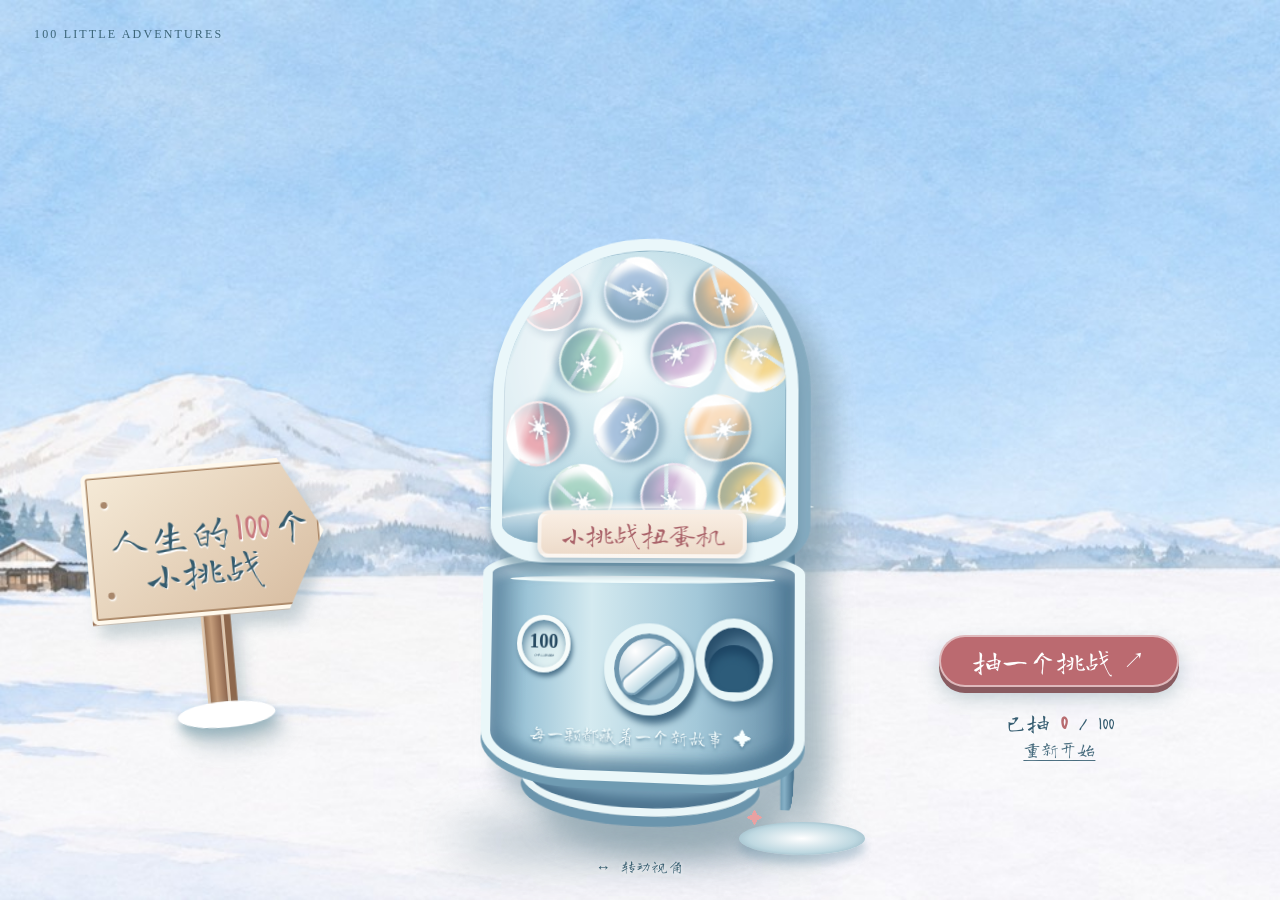
==== life-challenges/index.html @ de4dc50f "Add snowy life challenges gacha page" ====
<!doctype html>
<html lang="zh-CN">
<head>
  <meta charset="utf-8">
  <meta name="viewport" content="width=device-width, initial-scale=1">
  <meta name="theme-color" content="#b4d4e8">
  <meta name="description" content="从一百件人生小挑战中，抽取今天的勇气。">
  <title>人生的 100 个小挑战 · 雪日扭蛋机</title>
  <link rel="preconnect" href="https://fonts.googleapis.com">
  <link rel="preconnect" href="https://fonts.gstatic.com" crossorigin>
  <link href="https://fonts.googleapis.com/css2?family=Ma+Shan+Zheng&family=Noto+Sans+SC:wght@400;500;600;700&display=swap" rel="stylesheet">
  <link rel="stylesheet" href="style.css">
  <link rel="stylesheet" href="redesign.css">
  <link rel="stylesheet" href="minimal.css">
</head>
<body>
  <div class="scene" id="scene">
    <div class="sky-glow"></div><div class="moon"></div><div class="snowfall" id="snowfall" aria-hidden="true"></div>
    <div class="mountains" aria-hidden="true"><i></i><i></i><i></i></div>
    <div class="town" aria-hidden="true"><div class="house h1"><b></b></div><div class="house h2"><b></b></div><div class="house h3"><b></b></div><div class="tree t1"></div><div class="tree t2"></div><div class="tree t3"></div></div>
    <div class="ground" aria-hidden="true"></div><div class="snow-decor" aria-hidden="true"><div class="snowman"><i></i><b></b></div><div class="fir fir-a"></div><div class="fir fir-b"></div><div class="fir fir-c"></div><div class="gift gift-a"></div><div class="gift gift-b"></div><div class="stars">✳ &nbsp; ✦ &nbsp; ✳</div></div>
    <header class="site-header"><span class="eyebrow">100 LITTLE ADVENTURES</span></header>
    <main class="main">
      <div class="intro"><div class="signpost"><div class="sign-arrow"><h1>人生的<span>100</span>个<br>小挑战</h1></div><div class="sign-pole"></div><div class="sign-base"></div></div></div>
      <div class="machine-area">
        <div class="machine-shadow"></div>
        <div class="machine-tilt" id="machineTilt" aria-label="立体扭蛋机">
          <div class="machine-side"></div><div class="machine-top"></div>
          <div class="machine-face">
            <div class="machine-sign"><small>SNOW DAY GACHA</small><strong>小挑战扭蛋机</strong><span>✦ 100 LITTLE WISHES ✦</span></div>
            <div class="glass"><div class="glass-back"></div><div class="capsules" id="capsules" aria-hidden="true"></div><div class="glass-glare"></div><div class="dome-rim"></div></div>
            <div class="machine-body"><span class="metal-line"></span><div class="coin"><span>100</span><small>CHALLENGES</small></div><div class="lever" id="lever"><i></i></div><div class="chute"><div class="chute-inner"></div></div><div class="body-label">每一颗都藏着一个新故事 ✦</div></div>
            <div class="machine-foot"></div>
          </div>
        </div>
        <div class="tray"><span>✦</span><i></i></div>
        <div class="machine-hint">↔ 转动视角</div>
      </div>
      <div class="action-panel"><button id="drawBtn" class="draw-button" type="button"><span>抽一个挑战</span><b>↗</b></button><div class="progress">已抽 <strong id="drawCount">0</strong> / 100</div><button id="resetBtn" class="text-button" type="button">重新开始</button></div>
    </main>
  </div>
  <div class="result-overlay" id="resultOverlay" hidden><div class="result-backdrop"></div><div class="result-stage" role="dialog" aria-modal="true" aria-labelledby="resultTitle"><button id="closeResult" class="close-button" type="button" aria-label="关闭">×</button><div class="result-heading" id="resultTitle">你的今日挑战来了 ✦</div><div class="result-capsule" id="resultCapsule"><div class="capsule-top"></div><div class="capsule-bottom"></div><div class="capsule-star">✦</div></div><div class="paper" id="paper"><div class="paper-top">A LITTLE ADVENTURE FOR YOU</div><div class="paper-number" id="paperNumber">NO. 001</div><div class="paper-text" id="paperText"></div><div class="paper-bottom">愿你在平凡的一天里，遇见一点惊喜。 ✳</div></div><button id="againBtn" class="again-button" type="button">再抽一个 ↗</button></div></div>
  <script type="module" src="script.js"></script>
</body>
</html>
---- life-challenges/style.css ----
:root{--blue:#9dc7df;--deep:#436b88;--ink:#24475f;--cream:#fff9ed;--pink:#efb8b4}*{box-sizing:border-box}html,body{margin:0;min-height:100%;font-family:'Noto Sans SC',sans-serif;color:var(--ink)}button{font:inherit;cursor:pointer}button:focus-visible{outline:3px solid #ed8d8b;outline-offset:4px}[hidden]{display:none!important}.scene{position:relative;min-height:100svh;overflow:hidden;background:linear-gradient(#8fbcd7 0%,#cde6ef 51%,#f3f4ee 77%,#e9f3f5 100%)}.sky-glow{position:absolute;width:80vw;height:65vh;left:10%;top:8%;background:radial-gradient(ellipse,#fff9 0%,#fff0 65%);pointer-events:none}.moon{position:absolute;right:12%;top:9%;width:55px;height:55px;border-radius:50%;background:#fffbe9;box-shadow:0 0 24px 12px #fffbe788,0 0 80px 25px #fff8}.mountains{position:absolute;inset:31% 0 auto;height:280px;overflow:hidden}.mountains i{position:absolute;bottom:0;width:65%;height:100%;background:linear-gradient(130deg,#fff,#b9d8e4);clip-path:polygon(0 100%,35% 20%,44% 45%,62% 4%,100% 100%);filter:drop-shadow(0 10px 10px #81aab9)}.mountains i:nth-child(1){left:-12%;transform:scale(.75);transform-origin:bottom}.mountains i:nth-child(2){left:28%;opacity:.9}.mountains i:nth-child(3){right:-20%;transform:scale(.8);transform-origin:bottom}.ground{position:absolute;left:-10%;right:-10%;bottom:-80px;height:35%;background:radial-gradient(ellipse at 70% 0,#fff 0%,#eff9fb 35%,#cfe3e9 100%);border-radius:50% 50% 0 0;box-shadow:0 -12px 45px #fff9}.town{position:absolute;left:0;right:0;bottom:16%;height:200px;opacity:.78}.house{position:absolute;bottom:0;width:95px;height:94px;background:#d5e9ed;border:6px solid #f8ffff;border-radius:6px;box-shadow:inset 0 0 18px #8caabb,7px 8px 13px #66899b55}.house:before{content:'';position:absolute;left:-15px;right:-15px;top:-35px;border-left:62px solid transparent;border-right:62px solid transparent;border-bottom:36px solid #e7f6f8;filter:drop-shadow(0 -5px 2px white)}.house b{position:absolute;left:28px;top:23px;width:30px;height:34px;background:#ffdca2;box-shadow:0 0 20px 7px #ffeac28a;border:4px solid #9ab6c0}.h1{left:5%;transform:scale(.7)}.h2{left:19%;transform:scale(.46)}.h3{right:6%;transform:scale(.86)}.tree{position:absolute;bottom:0;width:12px;height:90px;background:#809eaa}.tree:before,.tree:after{content:'';position:absolute;left:-30px;bottom:20px;width:70px;height:75px;background:#e4f4f5;clip-path:polygon(50% 0,100% 100%,0 100%);filter:drop-shadow(0 3px 2px #8db2bd)}.tree:after{bottom:54px;transform:scale(.75)}.t1{left:13%}.t2{right:19%;transform:scale(.8)}.t3{right:2%;transform:scale(.5)}.snowfall{position:absolute;inset:0;pointer-events:none;z-index:5}.flake{position:absolute;top:-20px;width:var(--s);height:var(--s);border-radius:50%;background:#fff;opacity:var(--o);filter:blur(var(--blur));animation:snow var(--d) linear infinite;animation-delay:var(--delay)}@keyframes snow{to{transform:translate(var(--drift),110vh)}}.site-header{position:relative;z-index:6;display:flex;justify-content:space-between;padding:26px clamp(22px,4vw,70px);font-size:11px;letter-spacing:.17em;color:#46657b}.main{position:relative;z-index:4;display:grid;grid-template-columns:minmax(280px,1fr) minmax(330px,510px) minmax(250px,1fr);align-items:center;gap:clamp(14px,2vw,42px);max-width:1600px;min-height:calc(100svh - 110px);margin:auto;padding:0 clamp(22px,4vw,70px) 55px}.intro{align-self:center;margin-top:-70px}.intro-tag{display:inline-block;border:1px solid #7095a9;border-radius:30px;padding:8px 15px;background:#fffa;font-size:11px;letter-spacing:.08em}.intro h1{font-family:'Ma Shan Zheng',serif;font-weight:400;font-size:clamp(50px,6vw,93px);line-height:1.15;margin:20px 0;color:#255574;text-shadow:2px 3px #fff}.intro h1 span{color:#da777a;font-family:Georgia,serif;font-style:italic;font-size:1.07em;padding:0 .08em}.intro p{line-height:2;color:#526e7b;font-size:14px}.progress{display:inline-block;margin-top:28px;padding:11px 16px;background:#fffb;border:1px solid #d9e5e7;border-radius:7px;font-size:12px;box-shadow:0 8px 24px #79a4b329}.progress strong{font-size:20px;color:#d27173}.machine-area{position:relative;height:min(700px,75svh);min-height:540px;display:flex;align-items:center;justify-content:center;perspective:1100px}.machine-shadow{position:absolute;bottom:15px;width:72%;height:50px;background:#4f78935c;filter:blur(25px);border-radius:50%}.machine-tilt{position:relative;width:350px;height:600px;transform-style:preserve-3d;transform:rotateY(-9deg) rotateX(2deg);transition:transform .2s ease-out;filter:drop-shadow(20px 24px 15px #5681997a)}.machine-face{position:absolute;inset:0;transform:translateZ(25px);transform-style:preserve-3d}.machine-side{position:absolute;top:30px;bottom:14px;right:-48px;width:75px;background:linear-gradient(90deg,#6f9bb7,#a9d0e4 45%,#668eaa);transform:rotateY(90deg) translateX(25px);transform-origin:left;clip-path:polygon(0 0,100% 3%,100% 97%,0 100%);border-radius:8px}.machine-top{position:absolute;top:0;left:16px;width:330px;height:65px;background:#d8f0f5;transform:rotateX(90deg) translateY(-27px);transform-origin:top;border-radius:25px}.machine-sign{position:absolute;top:0;left:7%;width:86%;height:103px;text-align:center;background:linear-gradient(130deg,#e7f7fb,#b3d7e9 50%,#89bbd8);border:8px solid #e9f8fa;border-radius:25px 25px 12px 12px;box-shadow:0 7px 12px #5c8ca4a6,inset 0 0 0 2px #83aac3;z-index:3;display:flex;flex-direction:column;align-items:center;justify-content:center}.machine-sign small,.machine-sign span{font-size:9px;letter-spacing:.23em;color:#557c94}.machine-sign strong{font-family:'Ma Shan Zheng',serif;color:#2d6582;font-size:31px;font-weight:400;line-height:1.2}.glass{position:absolute;top:88px;left:7%;width:86%;height:307px;border:13px solid #c2dce9;border-radius:20px 20px 12px 12px;background:linear-gradient(115deg,#f5ffff6b,#76aacc36 52%,#d9f0f5a3);box-shadow:inset 0 0 0 6px #ffffffaf,inset 0 0 35px #4b86a1aa,0 7px 9px #5b8499a1;overflow:hidden;z-index:2;transform:translateZ(10px)}.glass-back{position:absolute;inset:9px;background:radial-gradient(circle at 50% 30%,#e7f6fc,#a8cee2 80%);border-radius:8px}.glass-glare{position:absolute;inset:0;background:linear-gradient(120deg,#fff9 0 9%,transparent 10% 37%,#fff5 40% 45%,transparent 48%);pointer-events:none}.capsules{position:absolute;inset:0;transform-style:preserve-3d}.mini-capsule{position:absolute;width:68px;height:68px;border-radius:50%;background:linear-gradient(160deg,#fff 0 22%,var(--c) 23% 56%,#fff9 57% 61%,var(--c) 62%);border:2px solid #fff9;box-shadow:inset -8px -9px 12px #4f7c9973,inset 7px 6px 9px #fff9,3px 6px 6px #5c8ba27d;transform:translate3d(0,0,var(--z)) rotate(var(--r));transition:transform .5s}.mini-capsule:after{content:'✦';position:absolute;left:23px;top:19px;color:#fff8;font-size:20px;text-shadow:0 1px 4px #6b8aa1}.machine-tilt.mixing .mini-capsule{animation:mix .65s ease-in-out infinite alternate;animation-delay:var(--delay)}@keyframes mix{0%{transform:translate3d(-13px,12px,var(--z)) rotate(-35deg) scale(.95)}50%{transform:translate3d(20px,-25px,var(--z)) rotate(75deg) scale(1.04)}100%{transform:translate3d(-18px,-7px,var(--z)) rotate(165deg)}}.machine-body{position:absolute;left:3%;right:3%;top:388px;height:192px;border-radius:16px 16px 28px 28px;background:linear-gradient(100deg,#7eacc9,#c6e3ed 22%,#a4cce1 62%,#608db0);border:9px solid #e0f2f5;box-shadow:inset 0 4px 8px #fff,inset 0 -12px 15px #4e7899a3,0 9px 0 #6389a2;z-index:3}.metal-line{position:absolute;left:8%;right:8%;top:8px;height:2px;background:#f5ffff}.coin{position:absolute;left:30px;top:37px;width:60px;height:66px;background:#cce7f0;border:6px solid #e8f8fa;border-radius:8px;box-shadow:inset 0 5px 8px #79a4bd;display:grid;place-content:center;text-align:center}.coin span{font-family:Georgia,serif;font-weight:bold;font-size:18px}.coin small{font-size:6px}.lever{position:absolute;left:129px;top:47px;width:82px;height:82px;border-radius:50%;background:linear-gradient(135deg,#f6ffff,#9cbbce);border:8px solid #d4eaf2;box-shadow:inset 0 0 0 6px #79a3be,2px 6px 8px #47748d88;display:grid;place-items:center}.lever i{width:55px;height:16px;border-radius:10px;background:linear-gradient(#fff,#b3d2df);border:2px solid #7da3ba;box-shadow:0 4px 4px #537b95;transform:rotate(-40deg)}.machine-tilt.mixing .lever i{animation:turn .8s ease-in-out 2}@keyframes turn{to{transform:rotate(320deg)}}.chute{position:absolute;right:28px;top:36px;width:78px;height:76px;border:8px solid #dceef3;border-radius:50%;background:#527e9b;box-shadow:inset 7px 10px 14px #254f70,0 3px 7px #557f93}.chute-inner{position:absolute;inset:17px 4px 0;background:#2d5c7a;border-radius:50% 50% 40% 40%;box-shadow:inset 0 8px 8px #1d4564}.body-label{position:absolute;bottom:12px;left:0;right:0;text-align:center;font-size:10px;letter-spacing:.13em;color:#eaffff}.machine-foot{position:absolute;bottom:3px;left:13%;width:74%;height:34px;border-radius:0 0 24px 24px;background:linear-gradient(#86b5cf,#5c8da9);border:7px solid #dbf0f4;box-shadow:0 8px 0 #709bb1}.tray{position:absolute;bottom:0;right:9%;width:124px;height:32px;border-radius:50%;background:radial-gradient(ellipse,#f9ffff,#afcfdb 70%,#6f9db8);box-shadow:0 9px 10px #638ba163}.tray span{position:absolute;left:8px;top:-12px;color:#e9a1a2}.machine-hint{position:absolute;bottom:-19px;left:0;right:0;text-align:center;font-size:10px;color:#618294;letter-spacing:.06em}.dispensed{position:absolute;z-index:7;left:50%;top:53%;width:72px;height:72px;border-radius:50%;background:linear-gradient(150deg,#fff 0 35%,#e2a8a8 36% 58%,#fff 59% 62%,#d9878e 63%);border:3px solid #fff;box-shadow:inset -9px -8px 12px #945f7488,4px 10px 12px #597f9788;animation:drop 1.1s cubic-bezier(.28,.8,.31,1) forwards}@keyframes drop{0%{transform:translate(-30px,-130px) scale(.4);opacity:0}22%{opacity:1}55%{transform:translate(78px,127px) rotate(130deg) scale(1)}73%{transform:translate(112px,190px) rotate(260deg) scale(.93)}86%{transform:translate(116px,158px) rotate(330deg) scale(.93)}100%{transform:translate(117px,185px) rotate(390deg) scale(.93)}}.action-panel{align-self:center;margin-top:90px;background:#fffaf0de;border:1px solid #fff;border-radius:15px;padding:31px 26px;box-shadow:0 18px 40px #6f9cac4d;backdrop-filter:blur(9px)}.panel-number{font-family:Georgia,serif;color:#d37f81;letter-spacing:.17em;font-size:12px}.panel-title{font-family:'Ma Shan Zheng',serif;font-size:30px;color:#2e5f7e;margin:16px 0}.action-panel p{font-size:12px;line-height:1.8;color:#637e89}.draw-button{margin-top:22px;width:100%;display:flex;align-items:center;justify-content:space-between;background:#d77278;color:white;border:0;border-radius:6px;padding:15px 19px;box-shadow:0 6px 0 #a95d68,0 11px 18px #bc77776b;transition:transform .15s}.draw-button:hover{transform:translateY(-3px)}.draw-button:disabled{opacity:.7;cursor:wait}.draw-button b{font-size:22px;font-weight:400}.text-button{display:block;margin:22px auto 0;background:none;border:0;color:#658699;font-size:11px;text-decoration:underline;text-underline-offset:4px}footer{position:relative;z-index:4;display:flex;justify-content:space-between;padding:0 clamp(22px,4vw,70px) 24px;font-size:10px;letter-spacing:.1em;color:#6c91a1}footer span{color:#de8f91}.result-overlay{position:fixed;inset:0;z-index:20;display:grid;place-items:center}.result-backdrop{position:absolute;inset:0;background:#264d69ab;backdrop-filter:blur(9px)}.result-stage{position:relative;width:min(500px,94vw);min-height:610px;text-align:center;padding:40px 28px 24px;display:flex;align-items:center;flex-direction:column}.close-button{position:absolute;right:8px;top:7px;width:38px;height:38px;border:1px solid #fff;border-radius:50%;background:#ffffff42;color:white;font-size:24px}.result-heading{color:white;font-family:'Ma Shan Zheng',serif;font-size:34px;text-shadow:0 3px 7px #244f69}.result-capsule{position:relative;width:200px;height:200px;margin:15px auto -50px;filter:drop-shadow(0 18px 13px #18466078);animation:appear .55s cubic-bezier(.2,1.4,.4,1) both}.capsule-top,.capsule-bottom{position:absolute;left:0;width:200px;height:100px;border:5px solid #fff9;box-shadow:inset -15px 8px 20px #ffffff8a}.capsule-top{top:0;border-radius:110px 110px 8px 8px;background:linear-gradient(140deg,#ffe6e5,#df858e);transform-origin:50% 100%;transition:transform .6s ease,opacity .6s}.capsule-bottom{bottom:0;border-radius:8px 8px 110px 110px;background:linear-gradient(155deg,#fff,#c6e2ef);transition:transform .6s ease,opacity .6s}.capsule-star{position:absolute;left:80px;top:72px;font-size:35px;color:#fff;text-shadow:0 2px 8px #bd6b7e}.result-stage.open .capsule-top{transform:translate(-70px,-46px) rotate(-35deg);opacity:.8}.result-stage.open .capsule-bottom{transform:translate(62px,49px) rotate(23deg);opacity:.8}.result-stage.open .capsule-star{opacity:0}.paper{position:relative;z-index:2;width:min(350px,85vw);min-height:255px;padding:31px 24px 28px;background:#fffaf0;color:#345870;box-shadow:0 12px 22px #2249658c,0 0 0 5px #fffcf5,inset 0 0 0 1px #d5c7ac;clip-path:polygon(0 0,100% 0,100% 96%,97% 100%,0 100%);transform:scale(.05) translateY(200px);opacity:0;transition:transform .7s cubic-bezier(.18,1.25,.3,1),opacity .5s}.result-stage.open .paper{transform:scale(1) translateY(0);opacity:1}.paper-top{font-family:Georgia,serif;font-size:10px;letter-spacing:.18em;color:#b88383;border-bottom:1px solid #dfd4c2;padding-bottom:14px}.paper-number{font-family:Georgia,serif;font-size:13px;margin:22px 0 12px;color:#d17f83}.paper-text{font-family:'Ma Shan Zheng',serif;font-size:clamp(31px,6vw,43px);line-height:1.3}.paper-bottom{font-size:10px;margin-top:25px;color:#94a1a4}.again-button{position:relative;z-index:3;margin-top:26px;padding:11px 28px;border:1px solid #fff;color:white;background:#fff2;border-radius:30px;opacity:0;transition:opacity .3s}.result-stage.open .again-button{opacity:1}@keyframes appear{from{opacity:0;transform:translateY(-150px) scale(.25) rotate(-40deg)}to{opacity:1;transform:translateY(0) scale(1) rotate(0)}}@media(max-width:1100px){.main{grid-template-columns:1fr 380px;gap:5px}.intro{margin-top:0}.action-panel{grid-column:1 / -1;margin:0 auto 20px;width:min(550px,100%)}.machine-area{height:650px}.machine-tilt{transform:scale(.86) rotateY(-9deg)!important}.machine-hint{bottom:12px}}@media(max-width:700px){.site-header{padding:18px 18px 0}.header-right{display:none}.main{display:flex;flex-direction:column;padding:22px 18px 40px;min-height:0}.intro{text-align:center}.intro h1{font-size:58px;margin:14px 0}.intro p{font-size:12px;line-height:1.8}.progress{margin-top:12px}.machine-area{width:100%;height:540px;min-height:540px;margin-top:-15px}.machine-tilt{transform:scale(.72) rotateY(-9deg)!important}.machine-shadow{bottom:34px}.machine-hint{bottom:0}.action-panel{margin-top:0;width:100%;padding:22px}.panel-title{font-size:27px}footer{padding:0 20px 20px;font-size:9px;gap:20px}.town{bottom:30%}}@media(prefers-reduced-motion:reduce){.flake,.machine-tilt.mixing .mini-capsule,.machine-tilt.mixing .lever i,.dispensed,.result-capsule{animation-duration:.01ms!important;animation-iteration-count:1!important}.paper,.capsule-top,.capsule-bottom{transition-duration:.01ms!important}}
---- life-challenges/redesign.css ----
@import url('https://fonts.googleapis.com/css2?family=Long+Cang&family=ZCOOL+KuaiLe&display=swap');
:root{--hand:'Long Cang','ZCOOL KuaiLe',cursive;--snow:#fffdfa;--navy:#355b70;--wood:#b78b69;--red:#bc676b}
body{font-family:var(--hand)}
.scene{background:radial-gradient(ellipse at 48% 16%,#fff 0%,#f7fcfc 29%,#e5f2f5 63%,#d8e8ed 100%)}
.sky-glow{top:0;left:0;width:100%;height:70%;background:radial-gradient(ellipse at 52% 15%,#fff 0 20%,#fff0 68%)}
.moon{right:14%;top:12%;width:33px;height:33px;background:#fff;box-shadow:0 0 0 10px #fff8,0 0 40px #d1eaf3}
.mountains{top:29%;height:240px;opacity:.42}.mountains i{background:linear-gradient(145deg,#fff,#d7e8ea)}
.town{bottom:15%;opacity:.48;filter:saturate(.65)}.ground{height:37%;bottom:-80px;background:radial-gradient(ellipse at 52% 18%,#fff 0 37%,#e9f4f5 100%);box-shadow:0 -20px 55px #fff}
.site-header{font-family:var(--hand);font-size:18px;letter-spacing:.06em;color:#79919b;padding-top:24px}.header-right{color:#af7e83}
.main{grid-template-columns:minmax(270px,1fr) minmax(370px,520px) minmax(250px,1fr);min-height:calc(100svh - 100px);padding-bottom:42px}
.intro{position:relative;align-self:center;margin-top:0;padding-top:90px;text-align:center;min-height:610px}
.signpost{position:relative;width:280px;height:310px;margin:0 auto;filter:drop-shadow(9px 15px 9px #78929d60);transform:rotate(-5deg)}
.sign-arrow{position:relative;z-index:2;width:280px;min-height:172px;padding:15px 26px 14px 18px;background:linear-gradient(160deg,#f7eee0,#f0dfc9 55%,#dabda3);border:5px solid #fff9ed;box-shadow:inset 0 0 0 2px #c9a784,0 9px 0 #b58d70,0 11px 0 #fff8;border-radius:8px 12px 12px 8px;clip-path:polygon(0 0,83% 0,100% 50%,83% 100%,0 100%)}
.sign-arrow:before,.sign-arrow:after{content:'';position:absolute;left:16px;top:29px;width:8px;height:8px;border-radius:50%;background:#a8876b;box-shadow:1px 2px 2px #fff}.sign-arrow:after{top:auto;bottom:24px}
.sign-arrow>span{display:block;color:#b57774;font-size:18px;letter-spacing:.02em}.intro h1{font-family:var(--hand);font-size:47px;line-height:.94;margin:8px 0 5px;color:#476678;text-shadow:1px 2px #fff;font-weight:400;white-space:nowrap}.intro h1 span{font-family:var(--hand);font-size:1.2em;color:#c7787d;font-style:normal}.sign-arrow small{font-family:Georgia,serif;font-size:8px;letter-spacing:.07em;color:#9b7d6e}
.sign-pole{position:absolute;left:127px;top:155px;width:27px;height:151px;background:linear-gradient(90deg,#977052,#c59d7b 40%,#8c644c);border:3px solid #e2c8ad;box-shadow:8px 0 0 #8d674c}.sign-base{position:absolute;left:90px;bottom:-6px;width:115px;height:31px;background:#fff;border-radius:50%;box-shadow:0 8px 14px #97b3bd}
.intro p{font-family:var(--hand);font-size:26px;line-height:1.4;color:#637b83;margin:7px 0}.progress{margin-top:10px;font-family:var(--hand);font-size:20px;border:1px solid #fff;background:#fffcf6de;box-shadow:0 6px 10px #8eabb627}.progress strong{font-size:27px;color:#bf7379}
.machine-area{height:min(740px,80svh);min-height:650px;perspective:1200px;align-self:center}.machine-shadow{bottom:14px;width:76%;height:45px;background:#54758a70;filter:blur(23px)}
.machine-tilt{width:355px;height:610px;transform:rotateY(-11deg) rotateX(3deg);filter:drop-shadow(22px 27px 13px #728f9c8f)}
.machine-top{top:281px;left:4%;width:92%;height:65px;background:#c6dfeb;transform:rotateX(84deg) translateY(-30px);border-radius:50%;box-shadow:0 0 0 8px #ecf7f9}
.machine-side{top:305px;right:-35px;bottom:35px;width:75px;background:linear-gradient(90deg,#6f9cb4,#87b1c7 30%,#456f8a);transform:rotateY(80deg) translateX(16px);clip-path:none;border-radius:0 45% 38% 0/0 12% 15% 0}
.machine-face{transform:translateZ(35px)}
.machine-sign{top:284px;left:20%;width:60%;height:48px;border:4px solid #fff8;border-radius:12px;background:linear-gradient(#f9eee3,#eddbca);z-index:5;box-shadow:0 5px 8px #44698162;transform:translateZ(25px)}.machine-sign small,.machine-sign span{display:none}.machine-sign strong{font-family:var(--hand);font-size:28px;color:#a96168;line-height:1}
.glass{top:9px;left:6%;width:88%;height:328px;border:12px solid #eaf7fa;border-bottom-width:20px;border-radius:49% 49% 18% 18%/48% 48% 12% 12%;background:linear-gradient(130deg,#fff9,#b8d9e4af 58%,#ecf8fcb0);box-shadow:inset 0 0 0 4px #90b5c7,inset -22px -10px 30px #6395acb5,0 12px 10px #658b9f9c,12px 3px 0 #85abc0;overflow:hidden;transform:translateZ(18px);z-index:3}
.glass-back{inset:1px;border-radius:48% 48% 12% 12%;background:radial-gradient(circle at 42% 35%,#f7ffff,#abd0de 70%,#759fb7)}
.glass-glare{background:linear-gradient(113deg,transparent 0 11%,#fff8 13% 23%,transparent 26% 67%,#fff6 69% 75%,transparent 77%);border-radius:inherit}.dome-rim{position:absolute;bottom:-8px;left:-8%;width:116%;height:43px;border-radius:50%;background:linear-gradient(#fff9,#a8c8d9 42%,#6f9cb4);box-shadow:0 -3px 7px #fff,0 5px 7px #63899f}
.mini-capsule{width:67px;height:67px;box-shadow:inset -10px -10px 13px #668da285,inset 8px 6px 8px #fff,4px 6px 7px #4f77946c}.mini-capsule:after{content:'✳';color:#fff;font-family:var(--hand);font-size:26px}
.machine-body{top:322px;left:4%;right:4%;height:232px;border:10px solid #eaf7f9;border-radius:40% 40% 31% 31%/11% 11% 20% 20%;background:linear-gradient(90deg,#6d96ad 0%,#9cc4d7 12%,#d4eaf0 34%,#a3c8d9 69%,#628ba5 100%);box-shadow:inset 13px 0 20px #648ba6a9,inset -15px 0 18px #406b898f,inset 0 10px 8px #fff9,inset 0 -13px 13px #426f8a85,0 8px 0 #6f9bb2;z-index:2}
.metal-line{left:6%;right:6%;top:18px;height:7px;border-top:2px solid #fff9;border-radius:50%}
.coin{top:58px;left:27px;width:56px;height:58px;border-radius:50%;border:5px solid #f7fcfb;background:linear-gradient(140deg,#c0dbe5,#eaf7f6);box-shadow:inset 2px 5px 8px #6089a1,2px 4px 5px #4a718a}.coin span{font-size:20px}.coin small{font-size:5px}
.lever{top:65px;left:118px;width:91px;height:91px;border:10px solid #e8f6f8;background:radial-gradient(circle at 30% 25%,#fff,#88b1c6 73%);box-shadow:inset 0 0 0 5px #6e96ae,4px 8px 7px #446c86}.lever i{height:21px;width:68px;background:linear-gradient(#fff,#c1dce6);box-shadow:0 6px 5px #4a748e}
.chute{top:59px;right:21px;width:76px;height:81px;border:9px solid #e8f6f8;background:#557e99;box-shadow:inset 8px 9px 14px #274d6a,4px 5px 8px #507992}
.body-label{bottom:27px;font-family:var(--hand);font-size:18px;letter-spacing:0;color:#f7ffff;text-shadow:0 2px 3px #54809a}.machine-foot{bottom:23px;left:16%;width:68%;height:55px;border:8px solid #eaf6f8;border-radius:16% 16% 48% 48%/30% 30% 70% 70%;background:linear-gradient(#8eb5ca,#5f89a3);box-shadow:inset 0 -9px 10px #4e7590,0 10px 0 #6b95ad}
.tray{bottom:21px;right:5%;width:126px;height:33px;background:radial-gradient(ellipse,#fff,#bed8e1 60%,#799eaf);z-index:5}.machine-hint{bottom:-4px;font-family:var(--hand);font-size:16px;color:#849aa4}
.action-panel{align-self:center;margin-top:40px;padding:28px 26px 25px;text-align:center;background:#fffdf6e8;border:2px solid #fff;border-radius:52% 48% 45% 55%/8% 9% 10% 9%;box-shadow:0 15px 35px #9fb8bc52;transform:rotate(2deg);font-family:var(--hand)}.panel-doodle{display:flex;justify-content:center;align-items:center;gap:12px;color:#d59091;font-size:26px}.panel-doodle span:nth-child(2){font-size:49px;color:#7da2b0}.panel-doodle span:nth-child(3){color:#d7af68}.panel-number{font-size:15px;letter-spacing:.04em;color:#b5867f}.panel-title{font-family:var(--hand);font-size:35px;line-height:1.04;margin:10px 0;color:#456c80}.action-panel p{font-family:var(--hand);font-size:20px;line-height:1.25;color:#7a929d}.draw-button{border-radius:28px;background:linear-gradient(#d99899,#bd6e75);font-family:var(--hand);font-size:25px;padding:9px 19px;box-shadow:0 6px 0 #8f606b,0 10px 12px #bd77766b}.text-button{font-family:var(--hand);font-size:17px;margin-top:20px}footer{font-family:var(--hand);font-size:15px;letter-spacing:0;color:#79909a}.result-heading,.paper-text,.again-button{font-family:var(--hand)}.result-heading{font-size:42px}.paper-text{font-size:50px}.paper-bottom{font-family:var(--hand);font-size:17px}.again-button{font-size:23px}
.snow-decor{position:absolute;inset:0;z-index:2;pointer-events:none}.snowman{position:absolute;right:6%;bottom:17%;width:67px;height:67px;border-radius:50%;background:#fff;box-shadow:inset -10px -7px 12px #c7dfe6,0 4px 7px #9fbbc3}.snowman:before{content:'';position:absolute;width:48px;height:48px;border-radius:50%;background:#fff;left:10px;top:-31px;box-shadow:inset -8px -5px 10px #c7dfe6}.snowman:after{content:'';position:absolute;left:28px;top:-14px;width:6px;height:6px;background:#586976;border-radius:50%;box-shadow:13px 0 #586976,6px 22px #a9636d,6px 35px #a9636d}.snowman i{position:absolute;z-index:1;left:22px;top:-42px;width:42px;height:13px;background:#c5797d;border-radius:50%;transform:rotate(-8deg)}.snowman b{position:absolute;z-index:1;left:23px;top:-51px;width:35px;height:22px;background:#c5797d;transform:rotate(-8deg);border-radius:4px 4px 0 0}.fir{position:absolute;bottom:18%;width:17px;height:50px;background:#9a8574}.fir:before,.fir:after{content:'';position:absolute;left:-25px;bottom:12px;width:68px;height:75px;background:#acc6bd;clip-path:polygon(50% 0,100% 100%,0 100%);filter:drop-shadow(0 -4px 1px #fff)}.fir:after{bottom:44px;transform:scale(.72)}.fir-a{left:8%;transform:scale(1.2)}.fir-b{right:13%;transform:scale(.8)}.fir-c{left:28%;transform:scale(.55)}.gift{position:absolute;bottom:17%;width:40px;height:36px;background:#c8878a;border:3px solid #fff;border-radius:4px;box-shadow:4px 5px 8px #9bb2bb}.gift:before{content:'';position:absolute;left:15px;top:0;bottom:0;width:7px;background:#f8ead3}.gift:after{content:'✦';position:absolute;left:7px;top:-17px;font-size:22px;color:#c8878a}.gift-a{left:18%}.gift-b{right:25%;transform:scale(.68)}.stars{position:absolute;right:12%;top:29%;font-size:32px;color:#d9b678;word-spacing:20px;opacity:.8}
@media(max-width:1100px){.main{grid-template-columns:1fr 410px}.intro{min-height:500px;padding-top:30px}.machine-area{height:630px}.action-panel{grid-column:1/-1;margin:5px auto 30px;width:min(420px,100%)}.machine-tilt{transform:scale(.86) rotateY(-11deg)!important}}
@media(max-width:700px){.site-header{font-size:15px;padding:14px 18px 0}.main{padding:0 18px 36px;gap:0}.intro{min-height:0;padding-top:24px}.signpost{height:236px;transform:scale(.76) rotate(-5deg);transform-origin:top center;margin-bottom:-58px}.intro p{font-size:20px;margin:0}.progress{font-size:17px;margin-top:8px}.machine-area{height:480px;min-height:480px;margin-top:0}.machine-tilt{transform:scale(.7) rotateY(-11deg)!important}.machine-shadow{bottom:26px}.machine-hint{bottom:-2px;font-size:14px}.action-panel{margin:0 10px 25px;width:calc(100% - 20px)}.panel-doodle span:nth-child(2){font-size:38px}.panel-title{font-size:31px}.action-panel p{font-size:18px}.snowman{right:3%;bottom:31%;transform:scale(.6)}.fir-a{left:4%;bottom:36%;transform:scale(.7)}.fir-b{right:9%;bottom:28%;transform:scale(.5)}.gift-a{left:8%;bottom:26%;transform:scale(.6)}footer{font-size:12px}}
---- life-challenges/minimal.css ----
/* Quiet winter scene inspired by the supplied snowy landscape references. */
.scene{min-height:100svh;background:#dbeaf2 url('snow-landscape.jpg') center center/cover no-repeat}
.sky-glow,.moon,.mountains,.town,.ground,.snow-decor{display:none}
.snowfall .flake{opacity:.35!important}
.site-header{position:absolute;top:0;left:0;right:0;padding:27px 34px;color:#3c6578;font-family:Georgia,serif;font-size:12px;letter-spacing:.18em}
.main{min-height:100svh;max-width:1460px;grid-template-columns:minmax(220px,1fr) minmax(390px,500px) minmax(190px,1fr);gap:0;padding:48px 4vw 24px;align-items:center}
.intro{min-height:0;padding:0;align-self:end;margin-bottom:17vh}
.signpost{transform:scale(.85) rotate(-5deg);transform-origin:center bottom;height:305px}
.sign-arrow{background:linear-gradient(145deg,#f5ead7,#d7bca0);box-shadow:inset 0 0 0 2px #a88463,0 9px 0 #9a7357,0 11px 0 #fff8}
.intro h1{margin:28px 4px 12px;font-size:48px;color:#345b6e}
.machine-area{height:690px;min-height:690px;align-self:end}
.machine-tilt{transform:rotateY(-11deg) rotateX(3deg)}
.machine-hint{bottom:0;color:#345b6d;font-size:15px;text-shadow:0 1px 5px white}
.action-panel{align-self:end;margin:0 0 13vh 0;padding:0;background:none;border:0;box-shadow:none;backdrop-filter:none;transform:none;text-align:center;width:100%;max-width:240px;justify-self:center}
.draw-button{margin:0;justify-content:center;gap:10px;background:#bb6a70;color:#fff;border:2px solid #fff8;box-shadow:0 6px 0 #895b60,0 10px 20px #4d728057;font-size:28px;white-space:nowrap}
.draw-button b{font-size:22px}.draw-button:hover{transform:translateY(-3px)}
.progress{display:inline-block;margin:22px 0 0;padding:0;background:none;border:0;box-shadow:none;color:#365d71;font-size:22px;text-shadow:0 1px 7px #fff}.progress strong{font-size:25px;color:#b86c70}
.text-button{margin:5px auto 0;color:#496d7f;font-size:18px;text-shadow:0 1px 5px white}
.result-backdrop{background:#31546ec2;backdrop-filter:blur(7px)}
@media(max-width:1100px){.main{grid-template-columns:minmax(180px,1fr) minmax(360px,450px) minmax(150px,1fr);padding:50px 15px 25px}.intro{margin-bottom:15vh}.signpost{transform:scale(.7) rotate(-5deg);transform-origin:center bottom}.machine-area{height:650px;min-height:650px}.machine-tilt{transform:scale(.86) rotateY(-11deg)!important}.action-panel{grid-column:auto;margin:0 0 15vh 0;max-width:200px}.draw-button{font-size:23px;padding:9px 11px}.progress{font-size:19px}}
@media(max-width:700px){.scene{background-position:37% center;background-size:auto 100%}.site-header{padding:15px 18px;font-size:10px}.main{display:flex;flex-direction:column;min-height:100svh;padding:35px 10px 35px;gap:0}.intro{align-self:center;margin:0;height:150px;width:100%;display:flex;align-items:flex-start;justify-content:center}.signpost{transform:scale(.51) rotate(-5deg);transform-origin:top center;margin:0;height:305px}.machine-area{width:100%;height:425px;min-height:425px;align-self:center;margin:0}.machine-tilt{transform:scale(.62) rotateY(-11deg)!important;transform-origin:center center}.machine-shadow{bottom:7px}.machine-hint{bottom:-4px;font-size:13px}.action-panel{align-self:center;margin:18px 0 0;max-width:260px;width:100%}.draw-button{font-size:25px;padding:8px 18px}.progress{margin-top:14px}.text-button{margin-top:0}.snowfall .flake{opacity:.27!important}}
@media(max-width:420px){.intro{height:140px}.machine-area{height:395px;min-height:395px}.machine-tilt{transform:scale(.58) rotateY(-11deg)!important}.action-panel{margin-top:14px}}
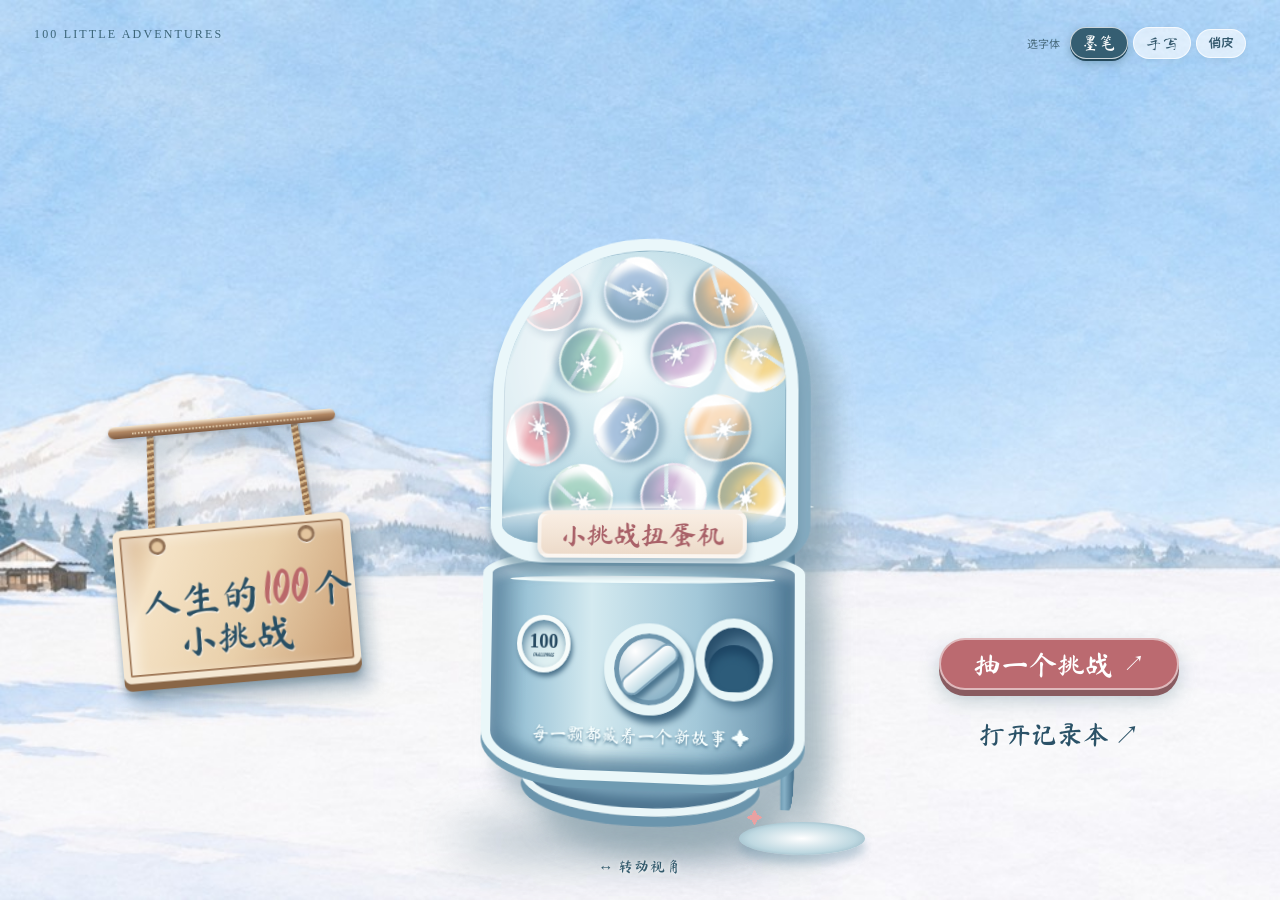
==== commit b1671939: "Add font choices, swinging sign, and challenge notebook" ====
--- a/life-challenges/index.html
+++ b/life-challenges/index.html
@@ -8,10 +8,11 @@
   <title>人生的 100 个小挑战 · 雪日扭蛋机</title>
   <link rel="preconnect" href="https://fonts.googleapis.com">
   <link rel="preconnect" href="https://fonts.gstatic.com" crossorigin>
-  <link href="https://fonts.googleapis.com/css2?family=Ma+Shan+Zheng&family=Noto+Sans+SC:wght@400;500;600;700&display=swap" rel="stylesheet">
+  <link href="https://fonts.googleapis.com/css2?family=Long+Cang&family=Ma+Shan+Zheng&family=Noto+Sans+SC:wght@400;500;600;700&family=ZCOOL+KuaiLe&display=swap" rel="stylesheet">
   <link rel="stylesheet" href="style.css">
   <link rel="stylesheet" href="redesign.css">
   <link rel="stylesheet" href="minimal.css">
+  <link rel="stylesheet" href="features.css">
 </head>
 <body>
   <div class="scene" id="scene">
@@ -19,9 +20,9 @@
     <div class="mountains" aria-hidden="true"><i></i><i></i><i></i></div>
     <div class="town" aria-hidden="true"><div class="house h1"><b></b></div><div class="house h2"><b></b></div><div class="house h3"><b></b></div><div class="tree t1"></div><div class="tree t2"></div><div class="tree t3"></div></div>
     <div class="ground" aria-hidden="true"></div><div class="snow-decor" aria-hidden="true"><div class="snowman"><i></i><b></b></div><div class="fir fir-a"></div><div class="fir fir-b"></div><div class="fir fir-c"></div><div class="gift gift-a"></div><div class="gift gift-b"></div><div class="stars">✳ &nbsp; ✦ &nbsp; ✳</div></div>
-    <header class="site-header"><span class="eyebrow">100 LITTLE ADVENTURES</span></header>
+    <header class="site-header"><span class="eyebrow">100 LITTLE ADVENTURES</span><div class="font-picker" aria-label="选择字体"><span>选字体</span><button type="button" data-font-choice="ink" aria-label="墨笔字体">墨笔</button><button type="button" data-font-choice="hand" aria-label="手写字体">手写</button><button type="button" data-font-choice="play" aria-label="俏皮字体">俏皮</button></div></header>
     <main class="main">
-      <div class="intro"><div class="signpost"><div class="sign-arrow"><h1>人生的<span>100</span>个<br>小挑战</h1></div><div class="sign-pole"></div><div class="sign-base"></div></div></div>
+      <div class="intro"><div class="signpost"><div class="sign-rope rope-left"></div><div class="sign-rope rope-right"></div><div class="sign-arrow"><h1>人生的<span>100</span>个<br>小挑战</h1></div></div></div>
       <div class="machine-area">
         <div class="machine-shadow"></div>
         <div class="machine-tilt" id="machineTilt" aria-label="立体扭蛋机">
@@ -36,10 +37,11 @@
         <div class="tray"><span>✦</span><i></i></div>
         <div class="machine-hint">↔ 转动视角</div>
       </div>
-      <div class="action-panel"><button id="drawBtn" class="draw-button" type="button"><span>抽一个挑战</span><b>↗</b></button><div class="progress">已抽 <strong id="drawCount">0</strong> / 100</div><button id="resetBtn" class="text-button" type="button">重新开始</button></div>
+      <div class="action-panel"><button id="drawBtn" class="draw-button" type="button"><span>抽一个挑战</span><b>↗</b></button><button id="openBookBtn" class="book-link" type="button">打开记录本 <span id="bookBadge" hidden></span> ↗</button></div>
     </main>
   </div>
-  <div class="result-overlay" id="resultOverlay" hidden><div class="result-backdrop"></div><div class="result-stage" role="dialog" aria-modal="true" aria-labelledby="resultTitle"><button id="closeResult" class="close-button" type="button" aria-label="关闭">×</button><div class="result-heading" id="resultTitle">你的今日挑战来了 ✦</div><div class="result-capsule" id="resultCapsule"><div class="capsule-top"></div><div class="capsule-bottom"></div><div class="capsule-star">✦</div></div><div class="paper" id="paper"><div class="paper-top">A LITTLE ADVENTURE FOR YOU</div><div class="paper-number" id="paperNumber">NO. 001</div><div class="paper-text" id="paperText"></div><div class="paper-bottom">愿你在平凡的一天里，遇见一点惊喜。 ✳</div></div><button id="againBtn" class="again-button" type="button">再抽一个 ↗</button></div></div>
+  <div class="result-overlay" id="resultOverlay" hidden><div class="result-backdrop"></div><div class="result-stage" role="dialog" aria-modal="true" aria-labelledby="resultTitle"><button id="closeResult" class="close-button" type="button" aria-label="关闭">×</button><div class="result-heading" id="resultTitle">你的今日挑战来了 ✦</div><div class="result-capsule" id="resultCapsule"><div class="capsule-top"></div><div class="capsule-bottom"></div><div class="capsule-star">✦</div></div><div class="paper" id="paper"><div class="paper-top">A LITTLE ADVENTURE FOR YOU</div><div class="paper-number" id="paperNumber">NO. 001</div><div class="paper-text" id="paperText"></div><div class="paper-bottom">愿你在平凡的一天里，遇见一点惊喜。 ✳</div></div><div class="result-buttons"><button id="saveBtn" class="save-button" type="button">放进记录本 ✦</button><button id="againBtn" class="again-button" type="button">再抽一个 ↗</button></div></div></div>
+  <div class="book-overlay" id="bookOverlay" hidden><div class="book-backdrop"></div><section class="notebook" role="dialog" aria-modal="true" aria-labelledby="bookTitle"><button id="closeBookBtn" class="book-close" type="button" aria-label="关闭记录本">×</button><div class="book-spine" aria-hidden="true"></div><div class="book-header"><small>MY LITTLE ADVENTURES</small><h2 id="bookTitle">小挑战记录本</h2><p id="bookSummary">把想做的小事，慢慢完成。</p></div><div id="bookList" class="book-list"></div><div class="book-footer">每打一个勾，都是人生里闪亮的一页 ✦</div></section></div>
   <script type="module" src="script.js"></script>
 </body>
 </html>
--- a/life-challenges/features.css
+++ b/life-challenges/features.css
@@ -0,0 +1,58 @@
+/* Three live typography directions. Ink is the new default. */
+body[data-font="ink"]{--hand:'Ma Shan Zheng',cursive}
+body[data-font="hand"]{--hand:'Long Cang',cursive}
+body[data-font="play"]{--hand:'ZCOOL KuaiLe',cursive}
+body{font-family:var(--hand)}
+.site-header{display:flex;align-items:flex-start;justify-content:space-between;z-index:12;gap:12px}
+.font-picker{display:flex;align-items:center;gap:5px;letter-spacing:0;font-family:'Noto Sans SC',sans-serif}
+.font-picker>span{font-size:11px;color:#496b7d;margin-right:5px}
+.font-picker button{border:1px solid #ffffffbd;border-radius:99px;background:#fff9;color:#33586c;padding:5px 11px;font-size:17px;line-height:1.2;box-shadow:0 2px 8px #517a8e24;transition:transform .2s,background .2s,box-shadow .2s}
+.font-picker button:nth-of-type(1){font-family:'Ma Shan Zheng',cursive}.font-picker button:nth-of-type(2){font-family:'Long Cang',cursive}.font-picker button:nth-of-type(3){font-family:'ZCOOL KuaiLe',cursive;font-size:14px}
+.font-picker button:hover{transform:translateY(-2px)}.font-picker button[aria-pressed="true"]{background:#355e72;color:#fff;box-shadow:0 2px 0 #23495c,0 4px 10px #315a7063}
+
+/* Two braided ropes suspend a wooden board in perspective. */
+.signpost{position:relative;transform-style:preserve-3d;transform-origin:50% 0;animation:sign-sway 6.5s ease-in-out infinite;will-change:transform;filter:drop-shadow(10px 17px 10px #4b70875c)}
+.signpost:before{content:'';position:absolute;z-index:4;left:6px;right:6px;top:0;height:14px;border-radius:10px;background:linear-gradient(#f6e8d2,#b18763 45%,#815d42);box-shadow:0 3px 5px #6f819267}
+.signpost:after{content:'';position:absolute;z-index:5;left:34px;right:34px;top:8px;height:6px;border-top:2px dotted #e8d4b5;pointer-events:none}
+.sign-rope{position:absolute;z-index:2;top:8px;width:8px;height:126px;border-radius:9px;background:repeating-linear-gradient(165deg,#8b6848 0 2px,#d9ba8d 2px 5px,#a17853 5px 7px);box-shadow:2px 2px 2px #6f645b66;transform-style:preserve-3d}
+.rope-left{left:47px;transform:rotate(4deg) translateZ(8px)}.rope-right{right:47px;transform:rotate(-4deg) translateZ(8px)}
+.sign-arrow{position:absolute;top:122px;left:0;width:280px;min-height:155px;clip-path:none;border:8px solid #f5e8d3;border-radius:10px 12px 11px 9px;background:linear-gradient(115deg,#d2ad84 0%,#f5e3c6 17%,#e9d0ab 56%,#c99e75 100%);box-shadow:inset 0 0 0 2px #9c7453,inset 10px 4px 16px #fff7,0 9px 0 #896646,0 15px 10px #46657b78;transform:translateZ(13px) rotateX(2deg)}
+.sign-arrow:before,.sign-arrow:after{content:'';position:absolute;z-index:3;top:4px;left:34px;width:14px;height:14px;border:3px solid #917054;border-radius:50%;background:#e4c69f;box-shadow:inset 0 1px 2px #73543b,0 1px 1px #fff}
+.sign-arrow:after{left:auto;right:34px;top:4px;bottom:auto}
+.intro h1{font-family:var(--hand);font-weight:400;font-size:46px;line-height:1.03;margin:32px 3px 0;color:#294f64;text-shadow:1px 2px #fff8}
+.intro h1 span{font-family:var(--hand);color:#ba686a;font-style:normal}
+.sign-pole,.sign-base{display:none}
+@keyframes sign-sway{0%,100%{transform:rotateZ(-4deg) rotateY(-6deg) rotateX(1deg)}25%{transform:rotateZ(-1deg) rotateY(2deg) rotateX(-1deg)}55%{transform:rotateZ(3deg) rotateY(7deg) rotateX(2deg)}78%{transform:rotateZ(0deg) rotateY(-2deg) rotateX(-1deg)}}
+.signpost:hover{animation-play-state:paused}
+.book-link{display:block;margin:22px auto 0;padding:6px 10px;border:0;background:none;color:#2b5268;font-family:var(--hand);font-size:26px;text-shadow:0 1px 6px white;transition:transform .2s}
+.book-link:hover{transform:translateY(-3px)}.book-link span{display:inline-block;width:7px;height:7px;margin:0 2px 3px;border-radius:50%;background:#bb6a70;box-shadow:0 0 0 3px #fff8}
+.result-buttons{position:relative;z-index:3;display:flex;gap:12px;margin-top:26px;align-items:center;justify-content:center;flex-wrap:wrap}
+.save-button,.again-button{margin:0;padding:11px 20px;border-radius:30px;font-family:var(--hand);font-size:23px;transition:opacity .3s,transform .25s}
+.save-button{border:1px solid #fff;background:#fff7;color:#35576b;opacity:0;box-shadow:0 5px 12px #163b5270}
+.again-button{border:1px solid #fff;color:#fff;background:#fff2}
+.result-stage.open .save-button{opacity:1}.result-buttons button:hover{transform:translateY(-3px)}
+.paper-text{font-family:var(--hand)}
+
+.book-overlay{position:fixed;inset:0;z-index:30;display:grid;place-items:center;padding:20px}
+.book-backdrop{position:absolute;inset:0;background:#23495fc4;backdrop-filter:blur(9px)}
+.notebook{position:relative;width:min(620px,94vw);height:min(760px,89svh);display:flex;flex-direction:column;background:#fffaf0;border:9px solid #f7eee1;border-radius:12px 16px 16px 12px;box-shadow:15px 17px 0 #2144596b,0 28px 60px #142e40b3,inset 0 0 0 1px #dcc9af;overflow:hidden;transform-origin:center;animation:book-open .5s cubic-bezier(.16,1.05,.34,1) both}
+@keyframes book-open{from{opacity:0;transform:perspective(850px) rotateY(-20deg) scale(.85) translateY(28px)}to{opacity:1;transform:perspective(850px) rotateY(0) scale(1) translateY(0)}}
+.notebook:before{content:'';position:absolute;left:47px;right:20px;top:0;bottom:0;background:repeating-linear-gradient(to bottom,transparent 0 50px,#c5dbe777 51px,#c5dbe777 52px);pointer-events:none}
+.notebook:after{content:'';position:absolute;left:67px;top:0;bottom:0;width:2px;background:#d9949477;pointer-events:none}
+.book-spine{position:absolute;z-index:4;left:12px;top:0;bottom:0;width:28px;background:radial-gradient(circle at 13px 25px,#7894a2 0 4px,transparent 5px) 0 0/28px 38px repeat-y;pointer-events:none}
+.book-spine:after{content:'';position:absolute;left:-9px;top:0;bottom:0;width:22px;background:repeating-linear-gradient(to bottom,transparent 0 19px,#9aadb5 20px 22px,#fff 23px 25px,transparent 26px 38px);border-radius:12px;filter:drop-shadow(2px 2px 2px #567587)}
+.book-close{position:absolute;z-index:7;right:19px;top:17px;width:35px;height:35px;border:0;border-radius:50%;background:#e4d5bf;color:#4a5e67;font-family:'Noto Sans SC',sans-serif;font-size:25px;line-height:30px}
+.book-header{position:relative;z-index:2;margin:25px 45px 10px 84px;flex:none}.book-header small{font-family:Georgia,serif;letter-spacing:.17em;font-size:10px;color:#b27d7a}.book-header h2{font-family:var(--hand);font-size:44px;font-weight:400;line-height:1;margin:10px 0 8px;color:#355a70}.book-header p{font-family:var(--hand);font-size:20px;color:#997d73;margin:0}
+.book-list{position:relative;z-index:2;min-height:0;overflow:auto;flex:1;padding:8px 32px 20px 85px;scrollbar-color:#b8ced2 transparent}
+.book-item{display:flex;align-items:center;gap:13px;min-height:54px;cursor:pointer;animation:row-in .3s ease both;animation-delay:calc(min(var(--row), 8) * 35ms)}
+@keyframes row-in{from{opacity:0;transform:translateX(12px)}to{opacity:1;transform:translateX(0)}}
+.book-item input{position:absolute;opacity:0;width:1px;height:1px}.book-check{flex:none;width:23px;height:23px;border:2px solid #9fb4b7;border-radius:5px;background:#fffaf2;display:grid;place-items:center;box-shadow:2px 2px 0 #d7e4e7}.book-item input:focus-visible+.book-check{outline:3px solid #d98e8e;outline-offset:3px}.book-item input:checked+.book-check{background:#7aa69d;border-color:#7aa69d}.book-item input:checked+.book-check:after{content:'✓';font-family:'Noto Sans SC',sans-serif;color:#fff;font-size:18px;line-height:1}
+.book-item-text{flex:1;font-family:var(--hand);font-size:25px;color:#34586b;line-height:1.15}.book-item.done .book-item-text{text-decoration:line-through;text-decoration-color:#a08081;color:#8d9da0;opacity:.75}.book-item small{font-family:Georgia,serif;font-size:10px;color:#ae9a8d;white-space:nowrap}
+.book-empty{font-family:var(--hand);font-size:26px;color:#7e9ba7;padding-top:75px;text-align:center}.book-footer{position:relative;z-index:2;flex:none;text-align:center;padding:13px 12px 16px 55px;font-family:var(--hand);font-size:18px;color:#a3918a;background:#fffaf0bf}
+@media(max-width:1100px){.signpost{animation:sign-sway 6.5s ease-in-out infinite!important}}
+@media(max-width:700px){.site-header{padding:13px 14px;align-items:center}.site-header .eyebrow{font-size:9px;max-width:90px;line-height:1.25}.font-picker{gap:3px}.font-picker>span{display:none}.font-picker button{padding:5px 7px;font-size:14px}.font-picker button:nth-of-type(3){font-size:12px}.intro{height:145px}.signpost{transform:scale(.51);animation:mobile-sign-sway 6.5s ease-in-out infinite!important}.book-link{margin-top:14px;font-size:24px}.result-buttons{gap:8px}.save-button,.again-button{font-size:21px;padding:9px 15px}.notebook{height:min(720px,88svh)}.book-header{margin-left:67px;margin-right:48px}.book-header h2{font-size:36px}.book-list{padding-left:67px;padding-right:16px}.book-item-text{font-size:22px}.book-item small{font-size:9px}.book-footer{font-size:16px}.notebook:after{left:56px}.notebook:before{left:38px}}
+@keyframes mobile-sign-sway{0%,100%{transform:scale(.51) rotateZ(-4deg) rotateY(-5deg)}50%{transform:scale(.51) rotateZ(3deg) rotateY(6deg)}}
+@media(prefers-reduced-motion:reduce){.signpost,.notebook,.book-item{animation:none!important}.result-buttons button{transition:none}}
+@media(max-width:700px){.main{position:relative;padding-top:55px}.intro{position:absolute;z-index:7;left:9px;top:158px;width:145px;height:180px;display:block}.signpost{margin:0;transform-origin:top left;animation:mobile-side-sway 6.5s ease-in-out infinite!important}.machine-area{transform:translateX(31px);margin-top:0}.action-panel{margin-top:14px}}
+@keyframes mobile-side-sway{0%,100%{transform:scale(.45) rotateZ(-4deg) rotateY(-5deg)}50%{transform:scale(.45) rotateZ(3deg) rotateY(6deg)}}
+@media(prefers-reduced-motion:reduce){.signpost{animation:none!important}}
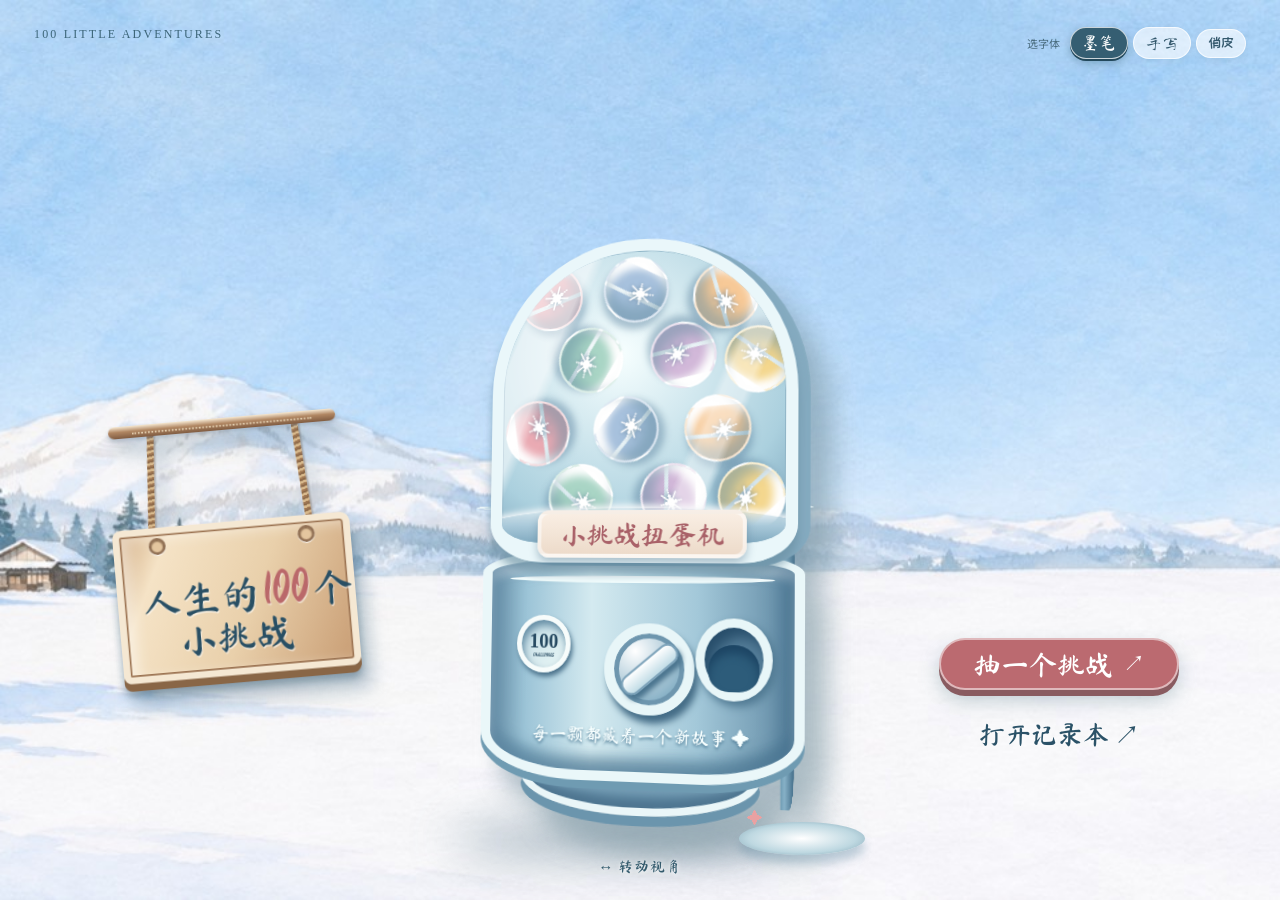
==== commit 02f6cae3: "Refresh challenge page script after deployment" ====
--- a/life-challenges/index.html
+++ b/life-challenges/index.html
@@ -42,6 +42,6 @@
   </div>
   <div class="result-overlay" id="resultOverlay" hidden><div class="result-backdrop"></div><div class="result-stage" role="dialog" aria-modal="true" aria-labelledby="resultTitle"><button id="closeResult" class="close-button" type="button" aria-label="关闭">×</button><div class="result-heading" id="resultTitle">你的今日挑战来了 ✦</div><div class="result-capsule" id="resultCapsule"><div class="capsule-top"></div><div class="capsule-bottom"></div><div class="capsule-star">✦</div></div><div class="paper" id="paper"><div class="paper-top">A LITTLE ADVENTURE FOR YOU</div><div class="paper-number" id="paperNumber">NO. 001</div><div class="paper-text" id="paperText"></div><div class="paper-bottom">愿你在平凡的一天里，遇见一点惊喜。 ✳</div></div><div class="result-buttons"><button id="saveBtn" class="save-button" type="button">放进记录本 ✦</button><button id="againBtn" class="again-button" type="button">再抽一个 ↗</button></div></div></div>
   <div class="book-overlay" id="bookOverlay" hidden><div class="book-backdrop"></div><section class="notebook" role="dialog" aria-modal="true" aria-labelledby="bookTitle"><button id="closeBookBtn" class="book-close" type="button" aria-label="关闭记录本">×</button><div class="book-spine" aria-hidden="true"></div><div class="book-header"><small>MY LITTLE ADVENTURES</small><h2 id="bookTitle">小挑战记录本</h2><p id="bookSummary">把想做的小事，慢慢完成。</p></div><div id="bookList" class="book-list"></div><div class="book-footer">每打一个勾，都是人生里闪亮的一页 ✦</div></section></div>
-  <script type="module" src="script.js"></script>
+  <script type="module" src="script.js?v=2"></script>
 </body>
 </html>
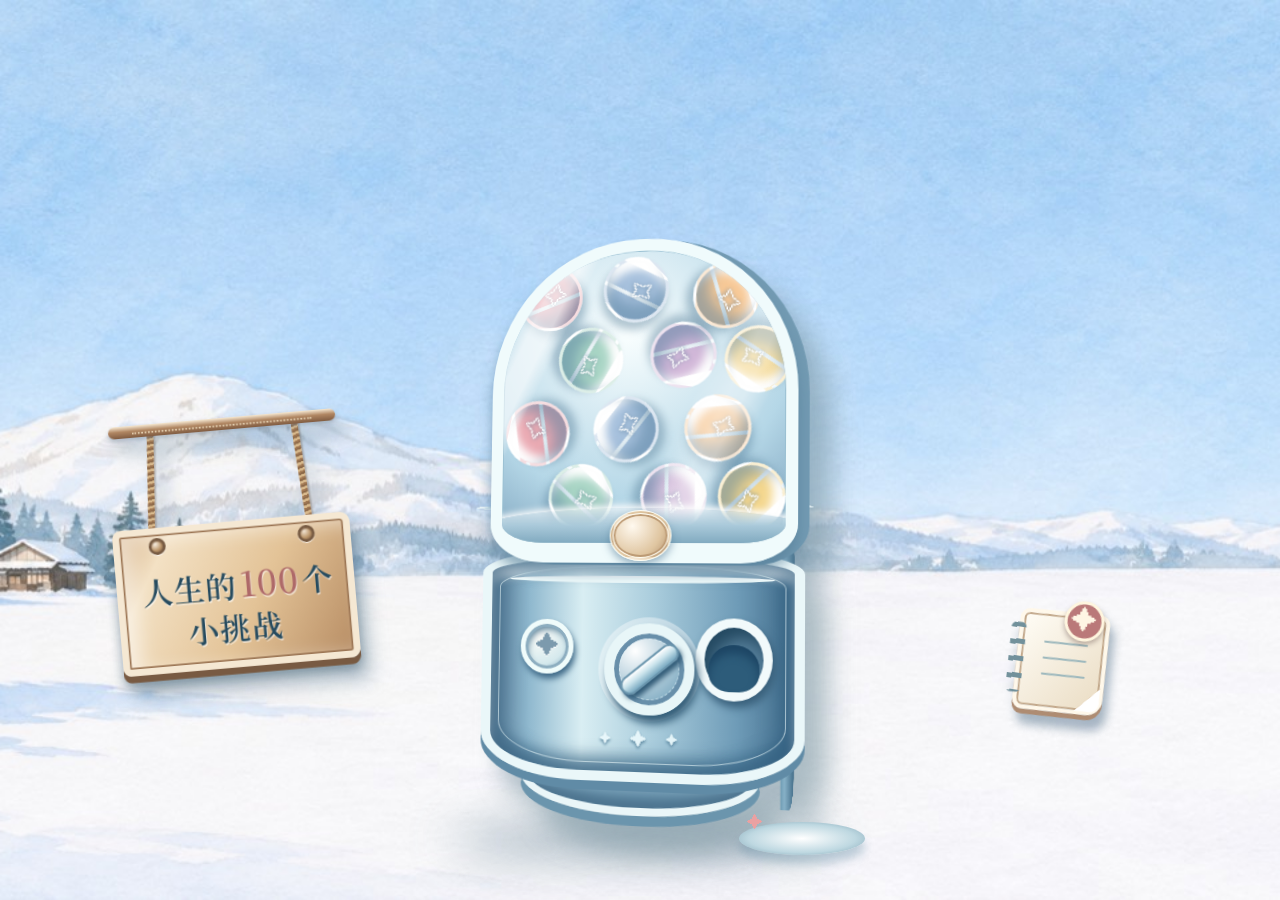
==== commit e2230bdf: "Polish gacha machine and use tactile icon controls" ====
--- a/life-challenges/index.html
+++ b/life-challenges/index.html
@@ -8,11 +8,12 @@
   <title>人生的 100 个小挑战 · 雪日扭蛋机</title>
   <link rel="preconnect" href="https://fonts.googleapis.com">
   <link rel="preconnect" href="https://fonts.gstatic.com" crossorigin>
-  <link href="https://fonts.googleapis.com/css2?family=Long+Cang&family=Ma+Shan+Zheng&family=Noto+Sans+SC:wght@400;500;600;700&family=ZCOOL+KuaiLe&display=swap" rel="stylesheet">
+  <link href="https://fonts.googleapis.com/css2?family=Noto+Serif+SC:wght@400;500;600;700&family=Noto+Sans+SC:wght@400;500;600;700&display=swap" rel="stylesheet">
   <link rel="stylesheet" href="style.css">
   <link rel="stylesheet" href="redesign.css">
   <link rel="stylesheet" href="minimal.css">
   <link rel="stylesheet" href="features.css">
+  <link rel="stylesheet" href="polish.css">
 </head>
 <body>
   <div class="scene" id="scene">
@@ -20,7 +21,7 @@
     <div class="mountains" aria-hidden="true"><i></i><i></i><i></i></div>
     <div class="town" aria-hidden="true"><div class="house h1"><b></b></div><div class="house h2"><b></b></div><div class="house h3"><b></b></div><div class="tree t1"></div><div class="tree t2"></div><div class="tree t3"></div></div>
     <div class="ground" aria-hidden="true"></div><div class="snow-decor" aria-hidden="true"><div class="snowman"><i></i><b></b></div><div class="fir fir-a"></div><div class="fir fir-b"></div><div class="fir fir-c"></div><div class="gift gift-a"></div><div class="gift gift-b"></div><div class="stars">✳ &nbsp; ✦ &nbsp; ✳</div></div>
-    <header class="site-header"><span class="eyebrow">100 LITTLE ADVENTURES</span><div class="font-picker" aria-label="选择字体"><span>选字体</span><button type="button" data-font-choice="ink" aria-label="墨笔字体">墨笔</button><button type="button" data-font-choice="hand" aria-label="手写字体">手写</button><button type="button" data-font-choice="play" aria-label="俏皮字体">俏皮</button></div></header>
+    <header class="site-header" aria-hidden="true"></header>
     <main class="main">
       <div class="intro"><div class="signpost"><div class="sign-rope rope-left"></div><div class="sign-rope rope-right"></div><div class="sign-arrow"><h1>人生的<span>100</span>个<br>小挑战</h1></div></div></div>
       <div class="machine-area">
@@ -28,20 +29,19 @@
         <div class="machine-tilt" id="machineTilt" aria-label="立体扭蛋机">
           <div class="machine-side"></div><div class="machine-top"></div>
           <div class="machine-face">
-            <div class="machine-sign"><small>SNOW DAY GACHA</small><strong>小挑战扭蛋机</strong><span>✦ 100 LITTLE WISHES ✦</span></div>
+            <div class="machine-sign" aria-hidden="true"><span class="machine-emblem">✧</span></div>
             <div class="glass"><div class="glass-back"></div><div class="capsules" id="capsules" aria-hidden="true"></div><div class="glass-glare"></div><div class="dome-rim"></div></div>
-            <div class="machine-body"><span class="metal-line"></span><div class="coin"><span>100</span><small>CHALLENGES</small></div><div class="lever" id="lever"><i></i></div><div class="chute"><div class="chute-inner"></div></div><div class="body-label">每一颗都藏着一个新故事 ✦</div></div>
+            <div class="machine-body"><span class="metal-line"></span><div class="coin" aria-hidden="true"><span>✦</span></div><button class="lever" id="drawBtn" type="button" aria-label="转动旋钮，抽一个挑战" title="转动旋钮，抽一个挑战"><i></i></button><div class="chute"><div class="chute-inner"></div></div><div class="body-label" aria-hidden="true"><span>✦</span><span>✦</span><span>✦</span></div></div>
             <div class="machine-foot"></div>
           </div>
         </div>
         <div class="tray"><span>✦</span><i></i></div>
-        <div class="machine-hint">↔ 转动视角</div>
       </div>
-      <div class="action-panel"><button id="drawBtn" class="draw-button" type="button"><span>抽一个挑战</span><b>↗</b></button><button id="openBookBtn" class="book-link" type="button">打开记录本 <span id="bookBadge" hidden></span> ↗</button></div>
+      <div class="action-panel"><button id="openBookBtn" class="book-sticker" type="button" aria-label="打开记录本" title="打开记录本"><span class="sticker-page"><i></i><i></i><i></i><b>✦</b></span><span id="bookBadge" class="sticker-dot" hidden></span></button></div>
     </main>
   </div>
-  <div class="result-overlay" id="resultOverlay" hidden><div class="result-backdrop"></div><div class="result-stage" role="dialog" aria-modal="true" aria-labelledby="resultTitle"><button id="closeResult" class="close-button" type="button" aria-label="关闭">×</button><div class="result-heading" id="resultTitle">你的今日挑战来了 ✦</div><div class="result-capsule" id="resultCapsule"><div class="capsule-top"></div><div class="capsule-bottom"></div><div class="capsule-star">✦</div></div><div class="paper" id="paper"><div class="paper-top">A LITTLE ADVENTURE FOR YOU</div><div class="paper-number" id="paperNumber">NO. 001</div><div class="paper-text" id="paperText"></div><div class="paper-bottom">愿你在平凡的一天里，遇见一点惊喜。 ✳</div></div><div class="result-buttons"><button id="saveBtn" class="save-button" type="button">放进记录本 ✦</button><button id="againBtn" class="again-button" type="button">再抽一个 ↗</button></div></div></div>
+  <div class="result-overlay" id="resultOverlay" hidden><div class="result-backdrop"></div><div class="result-stage" role="dialog" aria-modal="true" aria-labelledby="resultTitle"><button id="closeResult" class="close-button" type="button" aria-label="关闭">×</button><div class="result-heading" id="resultTitle">你的今日挑战来了 ✦</div><div class="result-capsule" id="resultCapsule"><div class="capsule-top"></div><div class="capsule-bottom"></div><div class="capsule-star">✦</div></div><div class="paper" id="paper"><div class="paper-top">A LITTLE ADVENTURE FOR YOU</div><div class="paper-number" id="paperNumber">NO. 001</div><div class="paper-text" id="paperText"></div><div class="paper-bottom">愿你在平凡的一天里，遇见一点惊喜。 ✳</div></div><div class="result-buttons"><button id="saveBtn" class="save-button" type="button" aria-label="放进记录本" title="放进记录本"><span class="save-glyph" aria-hidden="true">▤<b>＋</b></span></button><button id="againBtn" class="again-button" type="button" aria-label="再抽一个" title="再抽一个"><span aria-hidden="true">↻</span></button></div></div></div>
   <div class="book-overlay" id="bookOverlay" hidden><div class="book-backdrop"></div><section class="notebook" role="dialog" aria-modal="true" aria-labelledby="bookTitle"><button id="closeBookBtn" class="book-close" type="button" aria-label="关闭记录本">×</button><div class="book-spine" aria-hidden="true"></div><div class="book-header"><small>MY LITTLE ADVENTURES</small><h2 id="bookTitle">小挑战记录本</h2><p id="bookSummary">把想做的小事，慢慢完成。</p></div><div id="bookList" class="book-list"></div><div class="book-footer">每打一个勾，都是人生里闪亮的一页 ✦</div></section></div>
-  <script type="module" src="script.js?v=2"></script>
+  <script type="module" src="script.js?v=3"></script>
 </body>
 </html>
--- a/life-challenges/polish.css
+++ b/life-challenges/polish.css
@@ -0,0 +1,60 @@
+/* A quieter Mincho-inspired Chinese type direction. */
+:root{--hand:'Noto Serif SC','Songti SC','STSong',serif}
+body,body[data-font]{--hand:'Noto Serif SC','Songti SC','STSong',serif;font-family:var(--hand)}
+.site-header,.font-picker,.machine-hint{display:none}
+.intro h1{font-family:var(--hand);font-weight:600;font-size:36px;line-height:1.35;letter-spacing:.03em;margin:23px 4px 0;color:#264b5f;text-shadow:1px 2px #fff9}
+.intro h1 span{font-family:var(--hand);font-size:1.13em;font-weight:600;color:#ae6969}
+.sign-arrow{background:linear-gradient(120deg,#d3ad80 0%,#f3e1c4 17%,#e3c397 58%,#b88e65 100%);box-shadow:inset 0 0 0 2px #9b7554,inset 14px 5px 22px #fff8,0 8px 0 #785a42,0 14px 13px #39566b73}
+.sign-arrow:before,.sign-arrow:after{background:radial-gradient(circle at 33% 30%,#fff8,#bd986d 55%,#6f513a);border-color:#765a42}
+
+/* Refined cabinet: deeper glass, metal seams, enamel fittings and a tactile knob. */
+.glass{background:radial-gradient(circle at 37% 21%,#fff9,#d6edf6a6 33%,#7fa9c16b 86%);border-color:#f0fbfc;box-shadow:inset 0 0 0 3px #9ac0d2,inset -18px -13px 29px #527e9fb8,inset 10px 12px 19px #fff9,0 11px 14px #517a959a,11px 2px 0 #739bb3}
+.glass-back{background:radial-gradient(circle at 45% 28%,#faffff,#b5d7e7 64%,#789eb9)}
+.glass-glare{background:linear-gradient(116deg,transparent 0 11%,#fff9 15% 20%,transparent 24% 62%,#fff6 70% 74%,transparent 80%)}
+.machine-body{background:linear-gradient(90deg,#5c829e 0%,#8fb8ce 13%,#d9eef3 31%,#a9ccdc 55%,#6e9bb7 82%,#426d8c 100%);box-shadow:inset 15px 0 20px #426985b8,inset -14px 0 20px #315f80a1,inset 0 12px 10px #fff,inset 0 -14px 15px #305f7f8f,0 9px 0 #608ba6}
+.machine-body:before{content:'';position:absolute;left:9%;right:9%;top:19px;height:3px;border-radius:50%;background:linear-gradient(90deg,transparent,#fff 25% 75%,transparent);opacity:.86}
+.machine-body:after{content:'';position:absolute;inset:8px;border:1px solid #e9f8fb99;border-radius:inherit;pointer-events:none}
+.machine-sign{top:284px;left:41%;width:18%;height:51px;border:4px double #fffdf2;border-radius:50%;background:radial-gradient(circle at 35% 28%,#fff9ef,#dfc5a0 64%,#ae8d6a);box-shadow:0 4px 8px #47708e8a,inset 0 0 0 2px #bd9b75;transform:translateZ(36px)}
+.machine-emblem{font-family:Georgia,serif;color:#916d54;font-size:25px;line-height:1;text-shadow:0 1px #fff}
+.coin{left:31px;top:62px;width:55px;height:55px;background:radial-gradient(circle at 30% 23%,#fffefa,#d5e9ed 65%,#79a3bb);border:5px solid #f0fcfb;box-shadow:inset 0 0 0 3px #8daec0,inset 2px 5px 7px #5b8198,2px 5px 6px #3e6886}
+.coin span{font-family:Georgia,serif;font-size:23px;color:#7c9aad;text-shadow:0 1px #fff}
+.body-label{display:flex;justify-content:center;gap:19px;bottom:21px;font-size:12px;color:#ecfafd;opacity:.9}
+.body-label span:nth-child(2){font-size:17px;margin-top:-4px}
+.chute{border-color:#f2fafb;box-shadow:inset 8px 10px 16px #234860,3px 6px 8px #385f7a}
+.lever{appearance:none;padding:0;cursor:pointer;z-index:7;transform-style:preserve-3d;transition:transform .25s,box-shadow .25s;box-shadow:inset 0 0 0 5px #688faa,4px 8px 9px #345e79,0 0 0 6px #fff6}
+.lever:before{content:'';position:absolute;inset:5px;border-radius:50%;border:1px dashed #e7f5fa9c;pointer-events:none}
+.lever:after{content:'';position:absolute;left:calc(50% - 7px);top:calc(50% - 7px);width:14px;height:14px;border-radius:50%;background:radial-gradient(circle at 35% 30%,#fff,#b5d1df 65%,#6b95af);box-shadow:0 2px 3px #3c6681;pointer-events:none}
+.lever i{width:70px;height:19px;transform:rotate(-39deg) translateZ(12px);background:linear-gradient(#fff,#c8e2eb 45%,#79a9c1 100%);border-color:#6a95ad;box-shadow:0 5px 5px #315b77}
+.lever:hover,.lever:focus-visible{transform:scale(1.08);box-shadow:inset 0 0 0 5px #688faa,4px 8px 9px #345e79,0 0 0 9px #fff9,0 0 22px #fff}
+.lever:hover i{transform:rotate(-19deg) translateZ(12px)}
+.lever:active{transform:scale(.96)}
+.lever:disabled{cursor:wait;opacity:1}
+.machine-tilt.mixing .lever{animation:knob-flash .65s ease-in-out infinite alternate}
+@keyframes knob-flash{to{box-shadow:inset 0 0 0 5px #688faa,4px 8px 9px #345e79,0 0 0 10px #fffc,0 0 26px #fffc}}
+.mini-capsule{border:3px solid #fff9;box-shadow:inset -10px -12px 14px #557f9e84,inset 8px 6px 10px #fff,4px 7px 8px #3c68855e}
+.mini-capsule:after{content:'✧';left:22px;top:16px;font-family:Georgia,serif;font-size:24px;color:#fff}
+
+/* The notebook is a small sticker beside the machine, with a tactile peel motion. */
+.action-panel{max-width:170px;align-self:end;margin:0 0 17vh;display:grid;place-items:center}
+.book-sticker{position:relative;width:112px;height:120px;border:0;background:none;padding:0;transform:rotate(9deg);filter:drop-shadow(6px 10px 5px #3557756b);animation:sticker-bob 4s ease-in-out infinite;cursor:pointer}
+.sticker-page{position:absolute;inset:8px 9px 11px 13px;background:linear-gradient(130deg,#fffdf6,#eadcc3);border:4px solid #fff8ea;border-radius:10px 10px 16px 10px;box-shadow:inset 0 0 0 2px #c2a88b,0 5px 0 #ae8c72;transform:rotate(-3deg);transition:transform .3s}
+.sticker-page:before{content:'';position:absolute;left:-12px;top:11px;bottom:12px;width:15px;background:repeating-linear-gradient(to bottom,#72919b 0 5px,transparent 5px 17px);border-radius:5px}
+.sticker-page:after{content:'';position:absolute;right:-1px;bottom:-1px;width:25px;height:25px;background:linear-gradient(135deg,#e1c9a9 50%,#fff 51%);clip-path:polygon(0 100%,100% 0,100% 100%);border-radius:0 0 10px 0}
+.sticker-page i{position:absolute;left:22px;right:16px;height:2px;background:#9db8bd;border-radius:4px}.sticker-page i:nth-child(1){top:27px}.sticker-page i:nth-child(2){top:43px}.sticker-page i:nth-child(3){top:59px}
+.sticker-page b{position:absolute;right:2px;top:-16px;width:40px;height:40px;display:grid;place-items:center;color:#fff6e4;font:normal 26px Georgia,serif;background:#ba7979;border:3px solid #fff6df;border-radius:50%;box-shadow:0 3px 5px #674e4b6b}
+.book-sticker:hover .sticker-page,.book-sticker:focus-visible .sticker-page{transform:rotate(-12deg) translateY(-7px)}
+.book-sticker:focus-visible{outline:3px solid #fff;outline-offset:5px;border-radius:15px}
+.sticker-dot{position:absolute;z-index:5;right:3px;top:8px;width:10px;height:10px;background:#b95c67;border:2px solid #fff;border-radius:50%;box-shadow:0 0 7px #fff}
+@keyframes sticker-bob{0%,100%{transform:translateY(0) rotate(9deg)}50%{transform:translateY(-7px) rotate(4deg)}}
+.result-heading,.paper-top,.paper-bottom{display:none}
+.result-stage{min-height:530px;padding-top:25px}.result-capsule{margin-top:20px}.paper{min-height:220px;display:flex;flex-direction:column;align-items:center;justify-content:center}.paper-number{font-size:14px;margin:0 0 20px}.paper-text{font-family:var(--hand);font-weight:600;font-size:36px;line-height:1.4}
+.result-buttons{gap:16px;margin-top:28px}
+.save-button,.again-button{opacity:0;width:61px;height:61px;display:grid;place-items:center;padding:0;border-radius:50%;font-family:Georgia,serif;font-size:33px;box-shadow:0 4px 12px #24475b5c}
+.save-button{background:#fff9f0;color:#3d6072}.again-button{background:#fff2;color:#fff}
+.save-glyph{position:relative;font-size:30px;line-height:1}.save-glyph b{position:absolute;right:-11px;top:-5px;font-family:'Noto Sans SC',sans-serif;font-size:18px;font-weight:600;background:#be7678;color:#fff;width:22px;height:22px;border-radius:50%;line-height:21px}
+.result-stage.open .save-button,.result-stage.open .again-button{opacity:1}
+.book-header h2,.book-item-text,.book-header p,.book-empty,.book-footer{font-family:var(--hand)}
+.book-header h2{font-weight:600;font-size:34px}.book-item-text{font-weight:500;font-size:21px}.book-header p{font-size:15px}.book-footer{font-size:14px}
+@media(max-width:1100px){.action-panel{grid-column:auto;margin-bottom:16vh;max-width:130px}}
+@media(max-width:700px){.intro h1{font-size:35px;margin-top:24px}.machine-area{transform:translateX(31px)}.action-panel{position:absolute;right:6px;top:402px;width:92px;max-width:92px;margin:0;z-index:9}.book-sticker{width:84px;height:92px}.sticker-page b{width:30px;height:30px;font-size:20px;right:-4px;top:-13px}.sticker-page i{left:16px;right:9px}.sticker-page i:nth-child(1){top:23px}.sticker-page i:nth-child(2){top:36px}.sticker-page i:nth-child(3){top:49px}.paper-text{font-size:31px}.save-button,.again-button{width:58px;height:58px}}
+@media(prefers-reduced-motion:reduce){.book-sticker,.machine-tilt.mixing .lever{animation:none!important}}
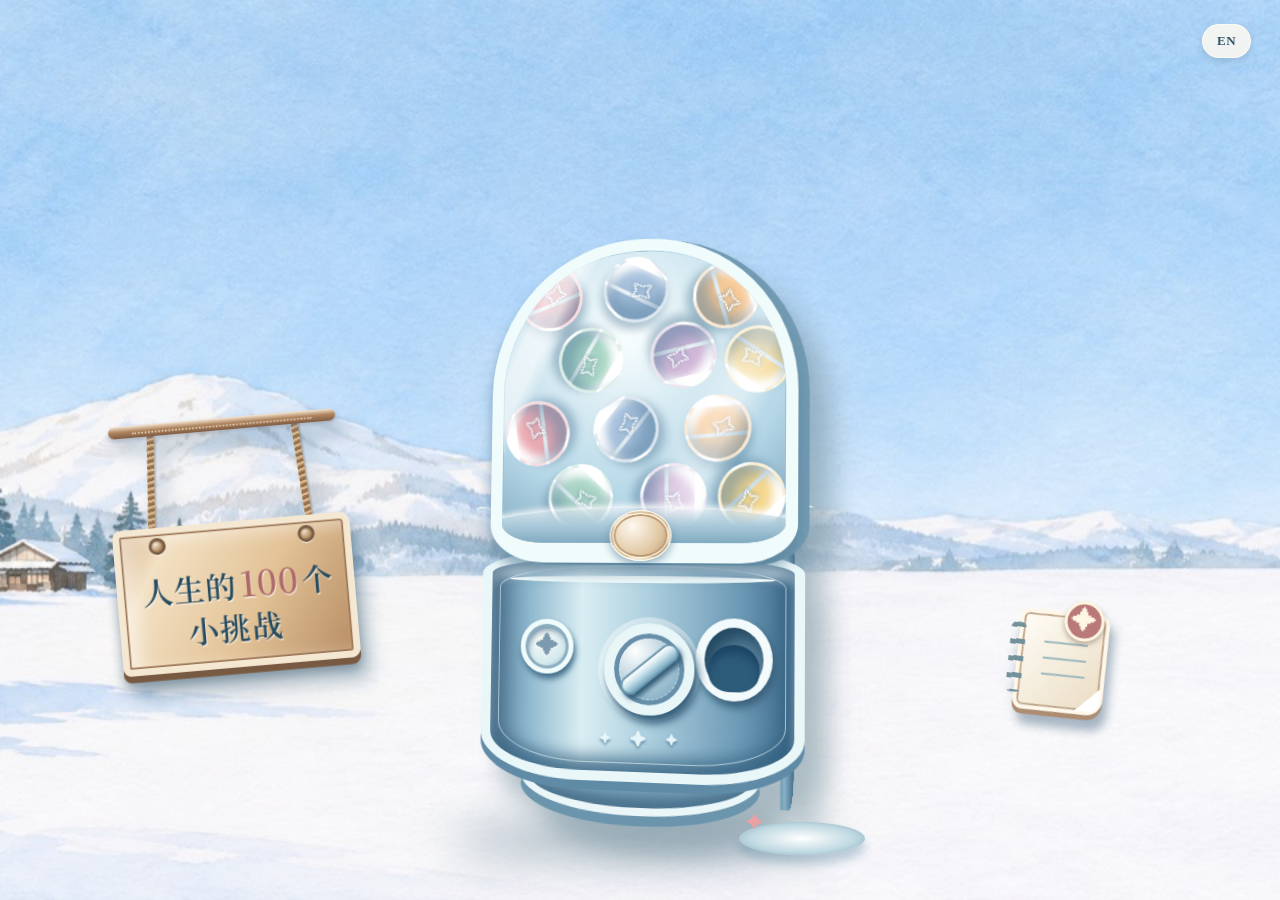
==== commit 58783fa5: "Add bilingual challenge site and language switch" ====
--- a/life-challenges/index.html
+++ b/life-challenges/index.html
@@ -14,16 +14,18 @@
   <link rel="stylesheet" href="minimal.css">
   <link rel="stylesheet" href="features.css">
   <link rel="stylesheet" href="polish.css">
+  <link rel="stylesheet" href="language.css">
 </head>
 <body>
   <div class="scene" id="scene">
+    <button id="languageToggle" class="language-toggle" type="button" aria-label="Switch to English">EN</button>
     <div class="sky-glow"></div><div class="moon"></div><div class="snowfall" id="snowfall" aria-hidden="true"></div>
     <div class="mountains" aria-hidden="true"><i></i><i></i><i></i></div>
     <div class="town" aria-hidden="true"><div class="house h1"><b></b></div><div class="house h2"><b></b></div><div class="house h3"><b></b></div><div class="tree t1"></div><div class="tree t2"></div><div class="tree t3"></div></div>
     <div class="ground" aria-hidden="true"></div><div class="snow-decor" aria-hidden="true"><div class="snowman"><i></i><b></b></div><div class="fir fir-a"></div><div class="fir fir-b"></div><div class="fir fir-c"></div><div class="gift gift-a"></div><div class="gift gift-b"></div><div class="stars">✳ &nbsp; ✦ &nbsp; ✳</div></div>
     <header class="site-header" aria-hidden="true"></header>
     <main class="main">
-      <div class="intro"><div class="signpost"><div class="sign-rope rope-left"></div><div class="sign-rope rope-right"></div><div class="sign-arrow"><h1>人生的<span>100</span>个<br>小挑战</h1></div></div></div>
+      <div class="intro"><div class="signpost"><div class="sign-rope rope-left"></div><div class="sign-rope rope-right"></div><div class="sign-arrow"><h1 id="mainTitle">人生的<span>100</span>个<br>小挑战</h1></div></div></div>
       <div class="machine-area">
         <div class="machine-shadow"></div>
         <div class="machine-tilt" id="machineTilt" aria-label="立体扭蛋机">
@@ -41,7 +43,7 @@
     </main>
   </div>
   <div class="result-overlay" id="resultOverlay" hidden><div class="result-backdrop"></div><div class="result-stage" role="dialog" aria-modal="true" aria-labelledby="resultTitle"><button id="closeResult" class="close-button" type="button" aria-label="关闭">×</button><div class="result-heading" id="resultTitle">你的今日挑战来了 ✦</div><div class="result-capsule" id="resultCapsule"><div class="capsule-top"></div><div class="capsule-bottom"></div><div class="capsule-star">✦</div></div><div class="paper" id="paper"><div class="paper-top">A LITTLE ADVENTURE FOR YOU</div><div class="paper-number" id="paperNumber">NO. 001</div><div class="paper-text" id="paperText"></div><div class="paper-bottom">愿你在平凡的一天里，遇见一点惊喜。 ✳</div></div><div class="result-buttons"><button id="saveBtn" class="save-button" type="button" aria-label="放进记录本" title="放进记录本"><span class="save-glyph" aria-hidden="true">▤<b>＋</b></span></button><button id="againBtn" class="again-button" type="button" aria-label="再抽一个" title="再抽一个"><span aria-hidden="true">↻</span></button></div></div></div>
-  <div class="book-overlay" id="bookOverlay" hidden><div class="book-backdrop"></div><section class="notebook" role="dialog" aria-modal="true" aria-labelledby="bookTitle"><button id="closeBookBtn" class="book-close" type="button" aria-label="关闭记录本">×</button><div class="book-spine" aria-hidden="true"></div><div class="book-header"><small>MY LITTLE ADVENTURES</small><h2 id="bookTitle">小挑战记录本</h2><p id="bookSummary">把想做的小事，慢慢完成。</p></div><div id="bookList" class="book-list"></div><div class="book-footer">每打一个勾，都是人生里闪亮的一页 ✦</div></section></div>
-  <script type="module" src="script.js?v=3"></script>
+  <div class="book-overlay" id="bookOverlay" hidden><div class="book-backdrop"></div><section class="notebook" role="dialog" aria-modal="true" aria-labelledby="bookTitle"><button id="closeBookBtn" class="book-close" type="button" aria-label="关闭记录本">×</button><div class="book-spine" aria-hidden="true"></div><div class="book-header"><small id="bookKicker">MY LITTLE ADVENTURES</small><h2 id="bookTitle">小挑战记录本</h2><p id="bookSummary">把想做的小事，慢慢完成。</p></div><div id="bookList" class="book-list"></div><div class="book-footer" id="bookFooter">每打一个勾，都是人生里闪亮的一页 ✦</div></section></div>
+  <script type="module" src="script.js?v=4"></script>
 </body>
 </html>
--- a/life-challenges/language.css
+++ b/life-challenges/language.css
@@ -0,0 +1,12 @@
+.language-toggle{position:fixed;z-index:12;top:24px;right:29px;min-width:49px;height:34px;border:1px solid #fdfcf3d9;border-radius:19px;background:#fdfaf0d9;color:#31546b;box-shadow:0 3px 9px #36566e35;backdrop-filter:blur(6px);font:600 13px Georgia,serif;letter-spacing:.04em;cursor:pointer;transition:transform .2s,background .2s}
+.language-toggle:hover{transform:translateY(-2px);background:#fff}
+.language-toggle:focus-visible{outline:3px solid #bc7678;outline-offset:4px}
+body[data-language="en"] .intro h1{font-family:Georgia,'Noto Serif SC',serif;font-size:34px;line-height:1.22;letter-spacing:-.02em;margin-top:32px}
+body[data-language="en"] .intro h1 span{font-family:Georgia,serif;color:#ae6969}
+body[data-language="en"] .paper-text{font-family:Georgia,'Noto Serif SC',serif;font-size:clamp(22px,2.9vw,34px);line-height:1.23;overflow-wrap:anywhere}
+body[data-language="en"] .book-header h2{font-family:Georgia,'Noto Serif SC',serif;font-size:32px;line-height:1.1}
+body[data-language="en"] .book-header p,body[data-language="en"] .book-item-text,body[data-language="en"] .book-empty,body[data-language="en"] .book-footer{font-family:Georgia,'Noto Serif SC',serif}
+body[data-language="en"] .book-item-text{font-size:17px;line-height:1.3;min-width:0;padding:7px 0}
+body[data-language="en"] .book-header p,body[data-language="en"] .book-footer{font-size:14px}
+body[data-language="en"] .book-empty{font-size:20px;line-height:1.5}
+@media(max-width:700px){.language-toggle{top:14px;right:14px}body[data-language="en"] .intro h1{font-size:33px;margin-top:28px}body[data-language="en"] .book-header h2{font-size:26px}body[data-language="en"] .book-item-text{font-size:15px}}
